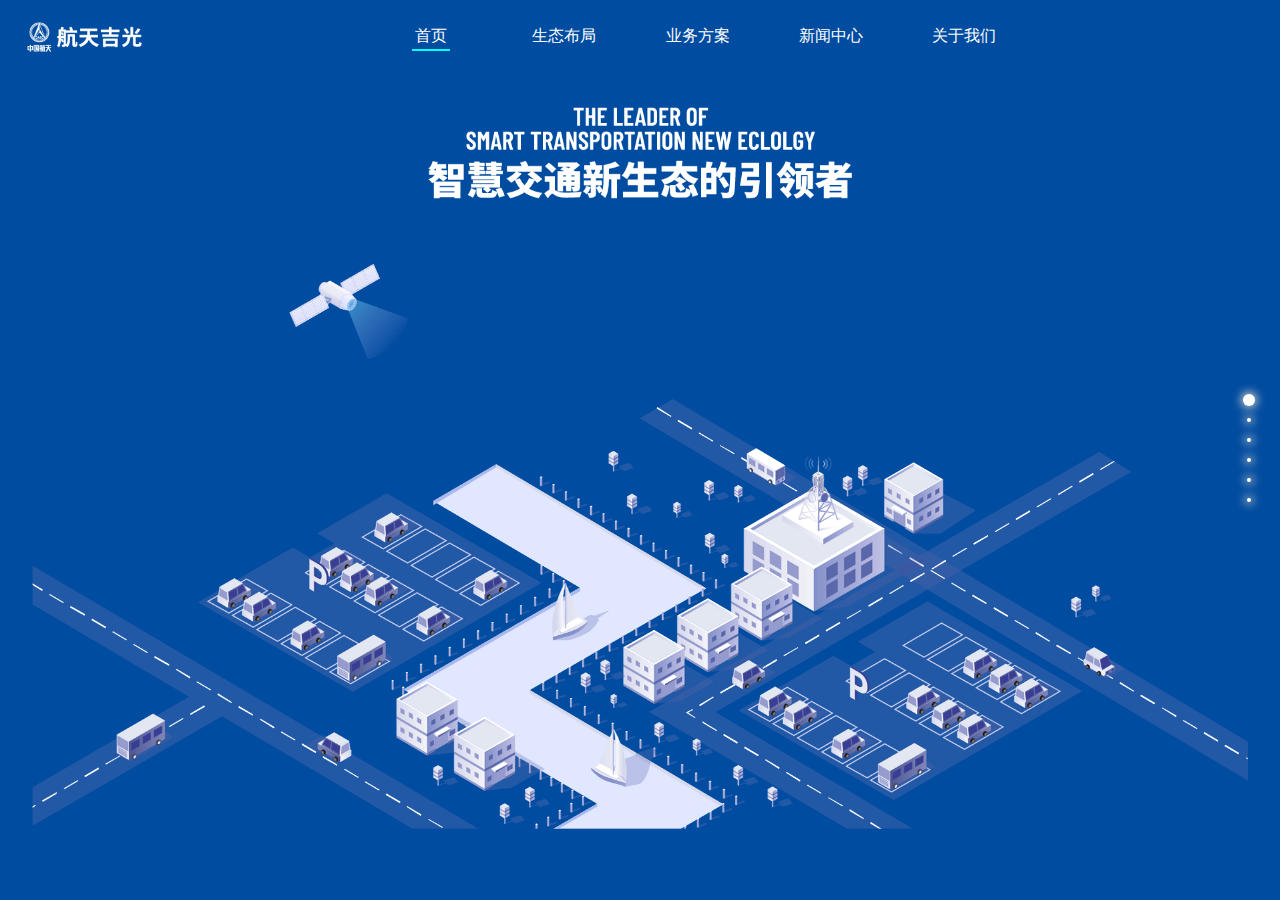
==== index.html @ 270f1cb7 "字体两端对齐" ====
<!DOCTYPE html>
<html lang="en">
<head>
  <meta charset="UTF-8">
  <meta http-equiv="X-UA-Compatible" content="IE=edge">
  <meta name="viewport" content="width=device-width, initial-scale=1.0">
  <title>航天吉光官网</title>
  <link rel="stylesheet" href="./lib/jquery/jquery.fullPage.css">
  <link rel="stylesheet" href="./lib/swiper/swiper-bundle.min.css">
  <!-- 使用方法 animate__animated animate__fadeInUp-->
  <link rel="stylesheet" href="./css/animate.min.css">
  <link rel="stylesheet" href="./css/adapter.css">
  <link rel="stylesheet" href="./css/common.css">
  <link rel="stylesheet" href="./css/index.css">
</head>
<body>
  <div class="outer flex-column">
    <div class="navigator">
      <div class="header-box">
        <div class="left f30">
          <img src="./images/logo.png" alt="">
        </div>
        <div class="center">
          <div class="route-list f24">
            <ul>
              <li class="link active"><a href="./index.html"><span>首页</span></a></li>
              <li class="link">
                <a href="./layout.html" data-nav="layout">
                  <span>生态布局</span>
                </a>
              </li>
              <li class="link">
                <a href="./business.html">
                  <span>业务方案</span>
                </a>
              </li>
              <li class="link"><a href="./news.html"><span>新闻中心</span></a></li>
              <li class="link"><a href="./aboutUs.html"><span>关于我们</span></a></li>
            </ul>
          </div>
        </div>
        <div class="right"></div>
      </div>
    </div>
    <div class="full-page-container">
      <div class="box">
        <div class="section one">
          <div class="title f30"></div>
          <div class="bg"></div>
        </div>
        <div class="section two">
          <div class="title"><img src="./images/second_sreen/title.png" alt=""></div>
          <div class="content banxin">
            <div class="left-text">
              <div class="main-title f26">
                <div class="main-title-1">航天科技集团军民融合战略</div>
                <div class="main-title-2">在智慧交通领域的示范性落地与标杆性探索</div>
              </div>
              <div class="sub-title f20 text-justify">航天吉光科技有限公司隶属于中国航天科技集团, 由深圳航天科技创新研究院控股成立, 是践行国家央地合作、军民融合战略的典范企业。航天吉光科技聚焦智慧交通领域, 充分发挥集团优势、资本优势、创新优势、数据优势, 依靠自身大数据、人工智能、云边融合等硬实力, 为客户提供"科技+产业+生态"的全方位智慧交通服务。航天吉光致力于成为智慧交通新生态的引领者,打造具备"亿车互联"数据集成、分析与应用能力的独角兽平台, 开拓出行新未来。</div>
              <div class="know-more-btn">
                <a href="./aboutUs.html#top">了解更多</a>
              </div>
            </div>
            <div class="map-img"></div>
          </div>
        </div>
        <div class="section three">
          <div class="bg">
            <div class="title f30"><img src="./images/third_screen/title.png" alt=""></div>
          </div>
          <div class="foot banxin">
            <div class="item">
              <div class="icon"><img src="./images/third_screen/icon1.png" alt=""></div>
              <span class="item-text f18">
                城市级交通管理平台
              </span>
              <span class="item-btn">
                <a class="a-label" href="./layout.html#manage">了解更多</a>
              </span>
            </div>
            <div class="item">
              <div class="icon"><img src="./images/third_screen/icon2.png" alt=""></div>
              <span class="item-text f18">
                人车生活开放服务平台
              </span>
              <span class="item-btn">
                <a href="./layout.html#server">了解更多</a>
              </span>
            </div>
            <div class="item">
              <div class="icon"><img src="./images/third_screen/icon3.png" alt=""></div>
              <span class="item-text f18">
                北斗卫星物联网应用平台
              </span>
              <span class="item-btn">
                <a href="./layout.html#application">了解更多</a>
              </span>
            </div>
    
          </div>
        </div>
        <div class="section four four-five jc-center">
          <div class="title f30"><img src="./images/four_sreen/title.png" alt=""></div>
          <div class="content banxin flex-row jc-between align-center">
            <div class="content-text">
              <div class="content-text-top text-justify">
                依托无线通信网络、物联网、云计算等现代信息技术，将综合诱导服务系统、停车收费管理系统、数据分析决策系统及服务结合在一起，建立统一管理平台。 纳管城市辖区内的各个停车管理应用平台，实现城市级停车资源全面实时管控，形成数据化、智慧化、统一化的城市停车数字生态。
              </div>
              <div class="content-text-img">
                <img src="./images/four_sreen/icons.png" alt="">
              </div>
              <div class="content-text-bottom flex-row jc-between">
                <div class="content-text-bottom-item text-justify">
                  提供一体化的、多硬件集合的、支持多种收费模式的路侧停车解决方案;
                </div>
                <div class="content-text-bottom-item text-justify">
                  提供去岗亭化、可车位导航、可反向寻车的路外无人或少人的停车库（场）解决方案;
                </div>
                <div class="content-text-bottom-item text-justify">
                  结合综合诱导服务系统、停车收费管理系统、数据分析决策系统的城市级交通管理平台;
                </div>
              </div>
            </div>
            <div class="content-img">
              <img src="./images/four_sreen/eg.png" alt="">
            </div>
          </div>
          <div class="bottom">
            <div class="know-more-btn">
              <a href="./business.html#ways_stop">了解更多</a>
            </div>
          </div>
        </div>
        <div class="section five four-five jc-center">
          <div class="title f30"><img src="./images/five_screen/title.png" alt=""></div>
          <div class="content banxin flex-row jc-between align-center">
            <div class="content-text">
              <div class="content-text-top text-justify">
                航天吉光通过构建车辆登记备案系统和非机动车交通管控系统实现“备案信息化、牌证数字化、执法智能化、管理重点化、教育常态化、治理体系化”六大非机动车治理新模式，完美攻克非机动车号牌管理、车辆事故身份认定、违法行为精准识别、停放管控及治安刑事案件的溯源查找等非机动车管控难题。
              </div>
              <div class="content-text-img">
                <img src="./images/five_screen/icons.png" alt="">
              </div>
              <div class="content-text-bottom flex-row">
                <div class="content-text-bottom-item text-justify">
                  车辆登记备案系统：针对个人、民生行业及企事业单位提供数字化、信息化、智能化的信息备案服务;
                </div>
                <div class="content-text-bottom-item text-justify">
                  电动自行车管控系统：通过RFID人车关联以及人脸识别技术，利用视频、电警等执法设备对电动自行车交通违法行为进行有效执法和非现场执法;
                </div>
              </div>
            </div>
            <div class="content-img">
              <img src="./images/five_screen/eg.png" alt="">
            </div>
          </div>
          <div class="bottom">
            <div class="know-more-btn">
              <a href="./bus_vehicel.html#top">了解更多</a>
            </div>
          </div>
        </div>
        <div class="section six flex-column align-center jc-center">
          <div class="title f30"><img src="./images/six_screen/title.png" alt=""></div>
          <div class="news-banner banxin">
            <!-- <div class="slide">
              <div class="slide-detail"></div>
            </div>
            <div class="slide">第三屏的第二屏</div>
            <div class="slide">第三屏的第三屏</div>
            <div class="slide">第三屏的第四屏</div> -->
            <div class="swiper-container">
              <div class="swiper-wrapper">
                <div class="swiper-slide">
                  <div class="swiper-slide-item">
                    <div class="swiper-slide-item-img">
                      <img src="./images/news/news01.png" alt="">
                    </div>
                    <div class="swiper-slide-item-content text-cut">
                      3月24日，公安部官网发布了《道路交通安全法（修订建议稿）》（以下简称修订稿）公开征求意见的公告，本次修订稿针对电子标识领域新增多条法律规定，并提到登记的机动车应当安装规定的电子标识。
                    </div>
                    <div class="swiper-slide-item-btn">
                      <div class="know-more-btn fr">
                        <a href="./news.html#news01">了解更多</a>
                      </div>
                    </div>
                  </div>
                </div>
                <div class="swiper-slide">
                  <div class="swiper-slide-item">
                    <div class="swiper-slide-item-img">
                      <img src="./images/news/news02.png" alt="">
                    </div>
                    <div class="swiper-slide-item-content text-cut">
                      以打造惠山最美门户为出发点，航天吉光与堰桥街道携手共进，高定位、严标准、强智能，共同建设“无人收费、智能管理”的5G物联网停车标杆示范项目，大力推进城市治理精细化、提升市民停车体验、促进乡村振兴和城乡现代化融合建设，打造惠山发展的堰桥样板。
                    </div>
                    <div class="swiper-slide-item-btn">
                      <div class="know-more-btn fr">
                        <a href="./news.html#news02">了解更多</a>
                      </div>
                    </div>
                  </div>
                </div>
                <div class="swiper-slide">
                  <div class="swiper-slide-item">
                    <div class="swiper-slide-item-img">
                      <img src="./images/news/news03.png" alt="">
                    </div>
                    <div class="swiper-slide-item-content text-cut">
                      3月18日，航天吉光携手江阴市交警大队在江阴市科技大道与宏通路交汇十字路口开展非机动车管理项目测试。多位电动自行车安全员在交警大队领导和技术团队的指挥下进行多项违规行驶，为航天吉光技术团队提供数据样本，完成相应测试项目。
                    </div>
                    <div class="swiper-slide-item-btn">
                      <div class="know-more-btn fr">
                        <a href="./news.html#news03">了解更多</a>
                      </div>
                    </div>
                  </div>
                </div>
                <div class="swiper-slide">
                  <div class="swiper-slide-item">
                    <div class="swiper-slide-item-img">
                      <img src="./images/news/news04.png" alt="">
                    </div>
                    <div class="swiper-slide-item-content text-cut">
                      知己知彼，纵观华夏。本期重点关注2021年1-2月智慧停车领域、城市交通治理领域以及北斗物联网应用领域的一批重点政策及行业动态。
                    </div>
                    <div class="swiper-slide-item-btn">
                      <div class="know-more-btn fr">
                        <a href="./news.html#news04">了解更多</a>
                      </div>
                    </div>
                  </div>
                </div>
                <div class="swiper-slide">
                  <div class="swiper-slide-item">
                    <div class="swiper-slide-item-img">
                      <img src="./images/news/news05.png" alt="">
                    </div>
                    <div class="swiper-slide-item-content text-cut">
                      转眼之间，又启新岁。此时此刻的2021年，航天人即将迎来全新挑战，带来崭新突破。不仅要加速航天强国建设，也要在军民融合领域实现交通强国的新跨越，推动交通发展向更加注重质量效益方向转变，建设中国交通新生态，助力中国交通数字化、智能化、信息化发展。 航天吉光，作为中国航天科技集团军民融合战略在智慧交通领域的示范性落地与标杆性探索，顺势而生。
                    </div>
                    <div class="swiper-slide-item-btn">
                      <div class="know-more-btn fr">
                        <a href="./news.html#news05">了解更多</a>
                      </div>
                    </div>
                  </div>
                </div>
              </div>
            </div>
            <!-- 箭头。如果放置在swiper-container外面，需要自定义样式。 -->
            <div class="swiper-button-prev"></div>
            <div class="swiper-button-next"></div>
          </div>
          <div class="know-more-btn btn">
            <a href="./news.html">了解更多</a>
          </div>
        </div>
      </div>
    </div>
  </div>
  
  <script src="./lib/jquery/jquery.min.js"></script>
  <script src="./lib/swiper/swiper-bundle.min.js"></script>
  <script src="./lib/jquery/jquery.fullPage.min.js"></script>
  <!-- <script src="./js/common.js"></script> -->
  <script src="./js/index.js"></script>
</body>
</html>
---- css/adapter.css ----
/* 按照设计图 1920 基准值100换算 */
@media (min-width: 800px) {
  html {
    font-size: 41.66666px;
  }
}
@media (min-width: 1024px) {
  html {
    font-size: 53.33333px;
  }
}
@media (min-width: 1280px) {
  html {
    font-size: 66.66666px;
  }
}
@media (min-width: 1366px) {
  html {
    font-size: 71.14583px;
  }
}
@media (min-width: 1920px) {
  html {
    font-size: 100px;
  }
}
/* @media (min-width: 2048px) {
  html {
    font-size: 106.6666px;
  }
}
@media (min-width: 2560px) {
  html {
    font-size: 133.3333px;
  }
} */
---- css/common.css ----
@charset "UTF-8";
/*! normalize.css v3.0.3 | MIT License | github.com/necolas/normalize.css */
html {
  font-family: sans-serif;
  -ms-text-size-adjust: 100%;
  -webkit-text-size-adjust: 100%;
}
body {
  margin: 0;
}
article,
aside,
details,
figcaption,
figure,
footer,
header,
hgroup,
main,
menu,
nav,
section,
summary {
  display: block;
}
audio,
canvas,
progress,
video {
  display: inline-block;
  vertical-align: baseline;
}
audio:not([controls]) {
  display: none;
  height: 0;
}
[hidden],
template {
  display: none;
}
a {
  background-color: transparent;
  color: inherit;
}
a:active,
a:hover {
  outline: 0;
}
abbr[title] {
  border-bottom: 1px dotted;
}
b,
strong {
  font-weight: bold;
}
dfn {
  font-style: italic;
}
h1 {
  font-size: 2em;
  margin: 0.67em 0;
}
mark {
  background: #ff0;
  color: #000;
}
small {
  font-size: 80%;
}
sub,
sup {
  font-size: 75%;
  line-height: 0;
  position: relative;
  vertical-align: baseline;
}
sup {
  top: -0.5em;
}
sub {
  bottom: -0.25em;
}
img {
  border: 0;
}
svg:not(:root) {
  overflow: hidden;
}
figure {
  margin: 1em 40px;
}
hr {
  box-sizing: content-box;
  height: 0;
}
pre {
  overflow: auto;
}
code,
kbd,
pre,
samp {
  font-family: monospace, monospace;
  font-size: 1em;
}
button,
input,
optgroup,
select,
textarea {
  color: inherit;
  font: inherit;
  margin: 0;
}
button {
  overflow: visible;
}
button,
select {
  text-transform: none;
}
button,
html input[type="button"],
input[type="reset"],
input[type="submit"] {
  -webkit-appearance: button;
  cursor: pointer;
}
button[disabled],
html input[disabled] {
  cursor: default;
}
button::-moz-focus-inner,
input::-moz-focus-inner {
  border: 0;
  padding: 0;
}
input {
  line-height: normal;
}
input[type="checkbox"],
input[type="radio"] {
  box-sizing: border-box;
  padding: 0;
}
input[type="number"]::-webkit-inner-spin-button,
input[type="number"]::-webkit-outer-spin-button {
  height: auto;
}
input[type="search"] {
  -webkit-appearance: textfield;
  box-sizing: content-box;
}
input[type="search"]::-webkit-search-cancel-button,
input[type="search"]::-webkit-search-decoration {
  -webkit-appearance: none;
}
fieldset {
  border: 1px solid #c0c0c0;
  margin: 0 2px;
  padding: 0.35em 0.625em 0.75em;
}
legend {
  border: 0;
  padding: 0;
}
textarea {
  overflow: auto;
}
optgroup {
  font-weight: bold;
}
table {
  border-collapse: collapse;
  border-spacing: 0;
}
td,
th {
  padding: 0;
}
*,
::before,
::after {
  margin: 0;
  padding: 0;
  box-sizing: border-box;
}
body {
  font-size: 14px;
  font-family: 'Microsoft YaHei', sans-serif;
  background-color: #f5f5f5;
}
a {
  /* color: #333; */
  text-decoration: none;
}
ul,
ol {
  list-style: none;
}
input[type="text"],
input[type="search"],
textarea {
  border: none;
  outline: none;
  resize: none;
  -webkit-appearance: none;
}
.text-justify {
  text-align: justify;
}
.text-cut {
  text-overflow: -o-ellipsis-lastline;
  overflow: hidden;
  text-overflow: ellipsis;
  display: -webkit-box;
  -webkit-line-clamp: 3;
  -webkit-box-orient: vertical;
}
.fl {
  float: left;
}
.fr {
  float: right;
}
.clearfix::after {
  content: "";
  display: block;
  visibility: hidden;
  height: 0;
  line-height: 0;
  clear: both;
}
img {
  display: block;
  width: 100%;
}
.p10 {
  padding: .1rem 0;
}
.p20 {
  padding: .2rem 0;
}
.p30 {
  padding: .3rem 0;
}
.f16 {
  font-size: .16rem;
}
.f18 {
  font-size: .18rem;
}
.f20 {
  font-size: .2rem;
}
.f22 {
  font-size: .22rem;
}
.f24 {
  font-size: .24rem;
}
.f26 {
  font-size: .26rem;
}
.f28 {
  font-size: .28rem;
}
.f30 {
  font-size: .3rem;
}
.flex-column {
  display: flex;
  flex-direction: column;
}
.flex-row {
  display: flex;
}
.jc-around {
  justify-content: space-around;
}
.jc-between {
  justify-content: space-between;
}
.jc-center {
  justify-content: center;
}
.align-center {
  align-items: center;
}

/* 导航栏样式 */
.fix-header-box .header-box{
  box-sizing: border-box;
  width: 100%;
  position: fixed;
  left: 0;
  top: 0;
  background-color: transparent;
}
.header-box {
  position: relative;
  box-sizing: border-box;
  color: #fff;
  background-color: #004CA0;
  display: flex;
  align-items: center;
  z-index: 12;
  padding: 0 .4rem;
}
.header-box .select-down {
  position: absolute;
  left: 0;
  top: 1.1rem;
  width: 100%;
  z-index: 11;
  height: 0;
  color: #ccc;
  overflow: hidden;
}
.header-box .select-items:hover .select-down{
  height: 1rem;
  transition: all .5s;
}
.header-box .select-down ul {
  display: flex;
  justify-content: center;
  font-size: .16rem;
  height: 1rem;
  background-color: #103674;
}
.header-box .select-down ul li {
  padding: 0 .2rem;
}
.header-box .select-down ul li a {
  color: #666;
}
.header-box .select-down ul li.active a {
  color: #fff;
}
.header-box .select-down ul li:hover a {
  color: #fff;
}
/* .header-box .link:hover span {
  border-bottom: 2px solid #00FFFF;
} */
.header-box .left {
  width: 1.73rem;
}
.header-box .left img {
  width: 100%;
}
.header-box .center {
  flex: 1;
}
.header-box .route-list {
  width: 60%;
  margin: 0 auto;
}
.header-box .route-list ul {
  width: 100%;
  display: flex;
  align-items: center;
}
.header-box .link a span {
  padding: .08rem .05rem;
  border-bottom: 2px solid transparent;
  transition: all .5s;
}
.header-box .link a {
  color: #fff;
  width: 100%;
  text-align: center;
}
.header-box .link {
  width: 20%;
  height: 1.1rem;
  display: flex;
  align-items: center;
  justify-content: center;
  text-decoration:none;
}
.header-box .active a span{
  border-bottom: 2px solid #00FFFF;
}

/* 导航栏样式结束 */

/* 类似百叶窗样式 layout aboautUs页面用品那个 */
.pro-item {
  overflow: hidden;
  width: 25%;
  padding: 0 .1rem;
  box-sizing: border-box;
  height: 6rem;
  color: #fff;
  transition: all 1s;
}
.pro-item .icon {
  width: .81rem;
  margin: .2rem 0;
}
.pro-item:hover {
  transform: translateY(-0.3rem);
}
.pro-item:nth-child(2n + 1) {
  background-color: #004CA0;
}

/* 公用结束 */
/* 底部footer区域 */
/* 底部区域 */
.footer {
  color: #fff;
  height: 6rem;
  margin-top: 2rem;
  background: url('../images/footer_bg.jpg') center no-repeat;
  background-size: cover;
}
.footer .content {
  width: 70%;
  margin: 0 auto;
}
.footer .qrcode {
  width: 2rem;
  height: 2rem;
  background-color: #f5f5f5;
}
.footer li {
  padding: .1rem 0;
}
.footer .bottom {
  padding-top: .2rem;
}
/* 底部footer结束 */

/* 返回顶部按钮样式 */
.back-top {
  box-shadow: 0px 0px 16px 1px #004CA0;
  /* background-color: #004CA0; */
  position: fixed;
  right: .6rem;
  bottom: 2rem;
  width: .64rem;
  height: .64rem;
  border-radius: 50%;
  cursor: pointer;
  display: none;
}
.banxin {
  width: 14.4rem;
  margin: 0 auto;
}

/* 图片文字左右公共样式 */
.text-img-box {
  padding: 0 .3rem;
}
.pos-img {
  width: 7.14rem;
  height: 6.41rem;
  overflow: hidden;
}
.pos-img img {
  transition: all 1s;
}
/* .pos-img:hover img{
  transform: scale(1.2);
} */
.pos-text {
  /* width: 7rem; */
  flex: 1;
  font-size: .16rem;
  line-height: .3rem;
  display: flex;
  flex-direction: column;
  justify-content: center;
  padding: .3rem .4rem;
  background-color: #004CA0;
}
.pos-text-main {
  margin: 0 0 .3rem;
}
.pos-text-sub {
  margin-bottom: .2rem;
  text-align: justify;
}
---- css/index.css ----
.outer {
  height: 100vh;
}
.full-page-container {
  flex: 1;
  overflow: hidden;
}
.box {
  color: #fff;
}
.section {
  height: 100%!important;
  overflow: hidden;
}
/* 右侧导航 */
/* #fp-nav ul li {
  width: .14rem;
  height: .13rem;
  margin: .07rem;
}
#fp-nav.right {
  right: .17rem;
} */
#fp-nav ul li a span,
.fp-slidesNav ul li a span {
  background: #fff;
  box-shadow: 0 0 10px 2px #ccc;
}
.know-more-btn {
  height: .4rem;
  box-sizing: border-box;
  padding: 0 .2rem;
  line-height: .4rem;
  display: inline-block;
  color: #103674;
  background-color: #fff;
  border-radius: .25rem;
  border: 1px solid #fff;
  cursor: pointer;
  margin-top: .5rem;
}
.know-more-btn a {
  color: #103674;
}
.one .title,
.two .title,
.four .title,
.five .title,
.six .title,
.seven .title {
  position: absolute;
  opacity: 0.2;
  transform: scale(.2);
  top: -1rem;
}
.one.active .title,
.two.active .title,
.four.active .title,
.five.active .title,
.six.active .title {
  top: .5rem;
  opacity: 1;
  transition: all 1.5s;
  transform: none;
}
.one,
.two,
.three,
.four,
.five {
  color: #fff;
  display: flex;
  flex-direction: column;
  align-items: center;
  /* background:url('../images/first_screen/bg1.jpg') center no-repeat; */
  /* background-size: contain; */
}

/* 第一屏样式开始 */
.one .title {
  width: 6.35rem;
  height: 1.38rem;
  background:url("../images/first_screen/title.png") center no-repeat;
  background-size: 6.35rem 1.38rem;
}
.one .bg {  
  width: 60%;
  /* height: 400px; */
  flex: 1;
  margin: 0 auto;
  background:url('../images/first_screen/bg1.png') center no-repeat;
  background-size: contain;
}
/* 第一屏动效 */
/* 第1个状态, 散开的状态 */
/* 第2个状态, 合并的状态*/

.one.active .bg {
  width: 95%;
  transition: all 1.5s;
}
/* 第一屏结束 */
/* 第二屏开始 */
.two {
  justify-content: center;
}
.two .title {
  width: 2.28rem;
}
.two .content {
  display: flex;
  align-items: flex-start;
  justify-content: center;
}
.two .content .left-text {
  flex: 1;
  margin-right: .2rem;
  max-width: 5rem;
  overflow: hidden;
  transform: translateX(1rem);
  transition: all 1.5s;
}
.two .content .left-text .main-title {
  margin-bottom: 20px;
  transform: translateY(-3rem);
  opacity: .2;
  transition: all 1.5s;
}
.two .content .left-text .sub-title {
  max-width: 3.5rem;
  line-height: .3rem;
  transform: translateY(3rem);
  opacity: 0;
}
.two.active .content .left-text .main-title {
  transform: none;
  opacity: 1;
}
.two.active .content .left-text .sub-title {
  transform: none;
  opacity: 1;
  transition: all 1.5s;
}
.two .content .map-img {
  width: 0rem;
  height: 6.01rem;
  /* flex: 1; */
  background: url('../images/second_sreen/map.png') center no-repeat;
  background-size: contain;
}
.two.active .content .map-img {
  width: 8.95rem;
  transition: all 1.5s;
}

/* 第二屏结束 */
/* 第三屏开始 */
.three {
  align-items: flex-start;
}
.three .title {
  width: 5.22rem;
}
.three .bg {
  flex: 5;
  background:url("../images/third_screen/tral.jpg") center no-repeat;
  background-size: cover;
  width: 100%;
  display: flex;
  align-items: center;
  justify-content: center;
}
.three .bg .title {
  opacity: 0.2;
  transform: translateY(-2rem) scale(.2);
}
.three .foot {
  flex: 3;
  display: flex;
}
.three .foot .item {
  display: flex;
  flex-direction: column;
  justify-content: space-around;
  align-items: center;
  width: 33.3%;
  height: 55%;
  background-color: red;
}
.three .foot .item .icon {
  width: .72rem;
}
.three .foot .item-btn {
  height: .4rem;
  text-align: center;
  box-sizing: border-box;
  padding: .0rem .2rem;
  line-height: .4rem;
  border-radius: .25rem;
  border: 1px solid #fff;
  cursor: pointer;
}
.three .foot .item-btn:hover {
  background-color: #fff;
  color: #103674;
}
.three .foot .item:nth-child(1) {
  background-color: #2EA5DF;
  transform: translateX(-4rem);
  opacity: .2;
}
.three .foot .item:nth-child(2) {
  background-color: #005BAC;
  transform: translateY(4rem);
  opacity: .2;
}
.three .foot .item:nth-child(3) {
  background-color: #036EB6;
  transform: translateX(4rem);
  opacity: .2;
}
/* 添加动画效果 */
.three.active .bg .title,
.three.active .foot .item:nth-child(1),
.three.active .foot .item:nth-child(2),
.three.active .foot .item:nth-child(3) {
  opacity: 1;
  transition: all 1.5s;
  transform: none;
}
/* 第三屏结束 */
/* 第四屏开始 */
.four-five .title{
  margin-top: .5rem;
  transform: translateY(-1rem) scale(.2);
}
.four-five.active .title {
  transform: none;
}
.four-five .title {
  width: 6.37rem;
  position: static;
}
.four-five .content {
  flex: 1;
}
.four-five .content-text {
  width: 48%;
  font-size: .16rem;
  line-height: .3rem;
}
.four-five .content-img {
  width: 48%;
}
.four-five .content-text-img {
  /* width: 4.71rem; */
  margin: .5rem 0;
}
.four-five .content-text-bottom-item {
  width: 30%;
  padding-right: .1rem;
  border-right: 1px dotted #01FFFF;
}
.four-five .content-text-bottom-item:last-child {
  border: none;
}
.four-five .bottom {
  padding: .4rem 0;
}
.four-five .bottom .know-more-btn {
  margin: 0;
}
/* 第四屏结束 */
/* 第五屏开始 */
.five .title {
  width: 8.11rem;
}
/* .five .content-img {
  width: 6.17rem;
  margin-left: .2rem;
} */
.five .bottom {
  padding: .2rem 0;
}
.four-five .content-text-img {
  width: 70%;
}
.five .content-text-bottom-item {
  width: 40%;
  padding: 0 .2rem;
}
.five .content-text-bottom-item:nth-child(1) {
  width: 30%;
}
.five .content-text-bottom-item:first-child{
  padding-left: 0;
}
/* 动画 */
.four-five .content-text {
  opacity: .2;
  transform: translateX(-3rem) scale(.2);
}
.four-five .content-img {
  opacity: .2;
  transform: translateX(3rem) scale(.2);
}
.four-five .bottom {
  transform: translateY(2rem);
}
.four-five.active .content-text,
.four-five.active .content-img,
.four-five.active .bottom {
  transform: none;
  opacity: 1;
  transition: all 1.5s;
}
/* 第四屏第五屏动画结束 */
/* 第六屏开始 */
.six .title {
  width: 3.21rem;
}
.news-banner {
  margin: .5rem 0;
  /* height: 5rem; */
  /* width: 75%; */
  padding: 0 80px;
  position: relative;
}
.news-banner .slide {
  border: 1px solid red;
}
.swiper-slide {
  color: black;
  /* height: 200px; */
  background-color: #fff;
}
.swiper-slide-item {
  /* width: 7rem; */
  /* padding: .1rem; */
  box-sizing: border-box;
}
.swiper-slide-item-img {
  height: 2rem;
  overflow: hidden;
}
.swiper-slide-item-content {
  padding: 0 .1rem;
  margin: .1rem 0;
  /* height: 1rem; */
}
.swiper-slide-item img {
  width: 100%;
}
.swiper-button-prev,
.swiper-button-next {
  position: absolute;
  color: #fff;
}
.swiper-button-next {
  right: 0;
}
.swiper-button-prev {
  left: 0;
}
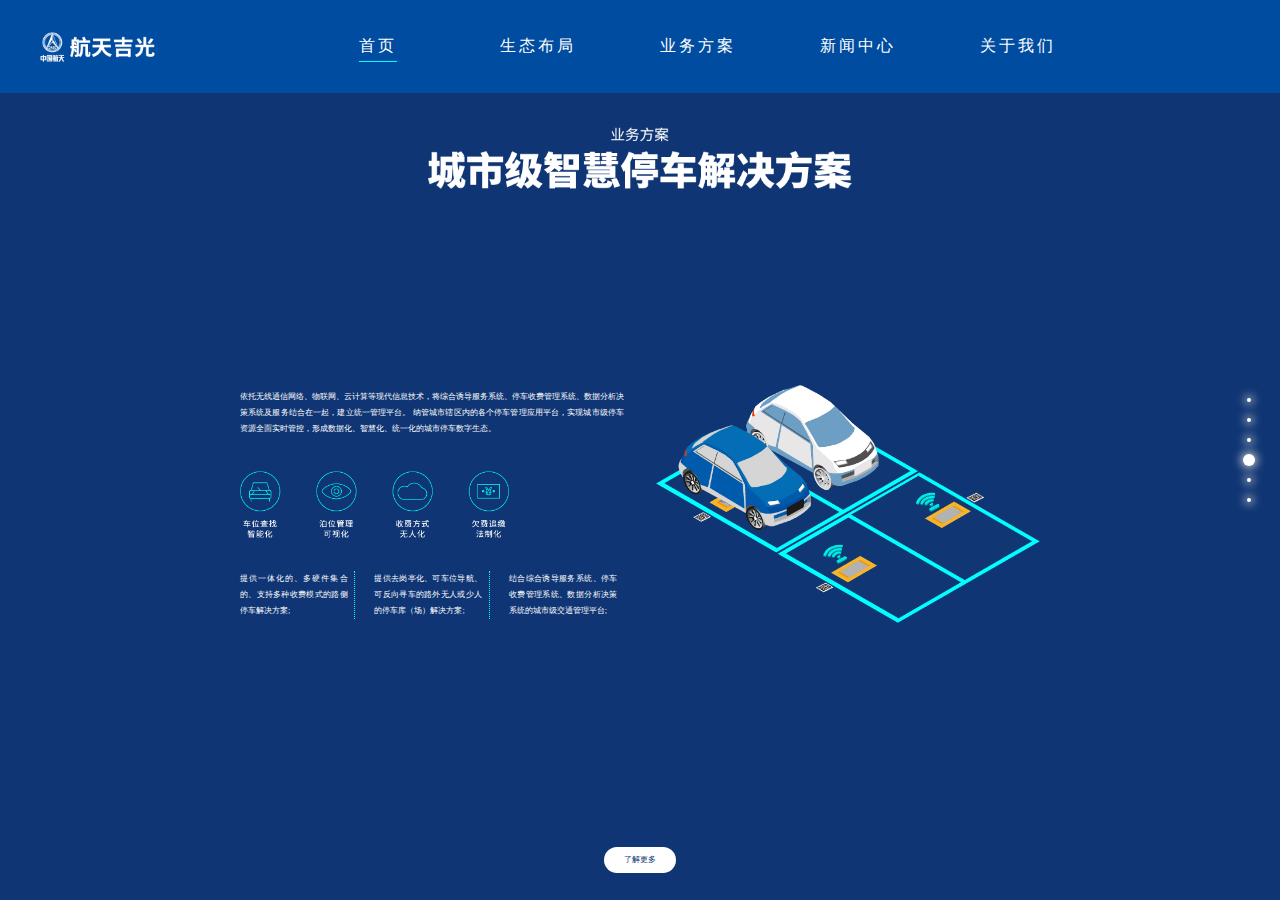
==== commit b3768020: "官网首页更改" ====
--- a/index.html
+++ b/index.html
@@ -52,11 +52,11 @@
           <div class="title"><img src="./images/second_sreen/title.png" alt=""></div>
           <div class="content banxin">
             <div class="left-text">
-              <div class="main-title f26">
+              <div class="main-title f20 fw">
                 <div class="main-title-1">航天科技集团军民融合战略</div>
                 <div class="main-title-2">在智慧交通领域的示范性落地与标杆性探索</div>
               </div>
-              <div class="sub-title f20 text-justify">航天吉光科技有限公司隶属于中国航天科技集团, 由深圳航天科技创新研究院控股成立, 是践行国家央地合作、军民融合战略的典范企业。航天吉光科技聚焦智慧交通领域, 充分发挥集团优势、资本优势、创新优势、数据优势, 依靠自身大数据、人工智能、云边融合等硬实力, 为客户提供"科技+产业+生态"的全方位智慧交通服务。航天吉光致力于成为智慧交通新生态的引领者,打造具备"亿车互联"数据集成、分析与应用能力的独角兽平台, 开拓出行新未来。</div>
+              <div class="sub-title f12 text-justify">航天吉光科技有限公司隶属于中国航天科技集团, 由深圳航天科技创新研究院控股成立, 是践行国家央地合作、军民融合战略的典范企业。航天吉光科技聚焦智慧交通领域, 充分发挥集团优势、资本优势、创新优势、数据优势, 依靠自身大数据、人工智能、云边融合等硬实力, 为客户提供"科技+产业+生态"的全方位智慧交通服务。航天吉光致力于成为智慧交通新生态的引领者,打造具备"亿车互联"数据集成、分析与应用能力的独角兽平台, 开拓出行新未来。</div>
               <div class="know-more-btn">
                 <a href="./aboutUs.html#top">了解更多</a>
               </div>
@@ -71,35 +71,25 @@
           <div class="foot banxin">
             <div class="item">
               <div class="icon"><img src="./images/third_screen/icon1.png" alt=""></div>
-              <span class="item-text f18">
+              <span class="item-text f20 fw">
                 城市级交通管理平台
               </span>
-              <span class="item-btn">
+              <span class="know-more-btn">
                 <a class="a-label" href="./layout.html#manage">了解更多</a>
               </span>
             </div>
             <div class="item">
               <div class="icon"><img src="./images/third_screen/icon2.png" alt=""></div>
-              <span class="item-text f18">
+              <span class="item-text f20 fw">
                 人车生活开放服务平台
               </span>
-              <span class="item-btn">
+              <span class="know-more-btn">
                 <a href="./layout.html#server">了解更多</a>
               </span>
-            </div>
-            <div class="item">
-              <div class="icon"><img src="./images/third_screen/icon3.png" alt=""></div>
-              <span class="item-text f18">
-                北斗卫星物联网应用平台
-              </span>
-              <span class="item-btn">
-                <a href="./layout.html#application">了解更多</a>
-              </span>
-            </div>
-    
-          </div>
-        </div>
-        <div class="section four four-five jc-center">
+            </div> 
+          </div>
+        </div>
+        <div class="section four active four-five jc-center">
           <div class="title f30"><img src="./images/four_sreen/title.png" alt=""></div>
           <div class="content banxin flex-row jc-between align-center">
             <div class="content-text">
--- a/css/common.css
+++ b/css/common.css
@@ -244,6 +244,15 @@
 .p30 {
   padding: .3rem 0;
 }
+.fw {
+  font-weight: bold;
+}
+.f12 {
+  font-size: .12rem;
+}
+.f14 {
+  font-size: .14rem;
+}
 .f16 {
   font-size: .16rem;
 }
@@ -305,7 +314,7 @@
   display: flex;
   align-items: center;
   z-index: 12;
-  padding: 0 .4rem;
+  padding: 0 .6rem;
 }
 .header-box .select-down {
   position: absolute;
@@ -340,9 +349,9 @@
 .header-box .select-down ul li:hover a {
   color: #fff;
 }
-/* .header-box .link:hover span {
-  border-bottom: 2px solid #00FFFF;
-} */
+.header-box .link:hover span {
+  border-bottom: 1px solid #00FFFF;
+}
 .header-box .left {
   width: 1.73rem;
 }
@@ -353,8 +362,9 @@
   flex: 1;
 }
 .header-box .route-list {
-  width: 60%;
+  width: 12rem;
   margin: 0 auto;
+  letter-spacing: 3px;
 }
 .header-box .route-list ul {
   width: 100%;
@@ -362,8 +372,8 @@
   align-items: center;
 }
 .header-box .link a span {
-  padding: .08rem .05rem;
-  border-bottom: 2px solid transparent;
+  padding: .11rem 0;
+  border-bottom: 1px solid transparent;
   transition: all .5s;
 }
 .header-box .link a {
@@ -373,14 +383,14 @@
 }
 .header-box .link {
   width: 20%;
-  height: 1.1rem;
+  height: 1.4rem;
   display: flex;
   align-items: center;
   justify-content: center;
   text-decoration:none;
 }
 .header-box .active a span{
-  border-bottom: 2px solid #00FFFF;
+  border-bottom: 1px solid #00FFFF;
 }
 
 /* 导航栏样式结束 */
--- a/css/index.css
+++ b/css/index.css
@@ -11,6 +11,9 @@
 .section {
   height: 100%!important;
   overflow: hidden;
+}
+.banxin {
+  width: 12rem;
 }
 /* 右侧导航 */
 /* #fp-nav ul li {
@@ -29,18 +32,21 @@
 .know-more-btn {
   height: .4rem;
   box-sizing: border-box;
-  padding: 0 .2rem;
+  padding: 0 .3rem;
   line-height: .4rem;
   display: inline-block;
   color: #103674;
   background-color: #fff;
   border-radius: .25rem;
-  border: 1px solid #fff;
+  /* border: 1px solid #fff; */
   cursor: pointer;
-  margin-top: .5rem;
+  font-size: .12rem;
 }
 .know-more-btn a {
   color: #103674;
+}
+.know-more-btn:hover {
+  background-color: #01FFFF;
 }
 .one .title,
 .two .title,
@@ -110,27 +116,28 @@
 .two .content {
   display: flex;
   align-items: flex-start;
-  justify-content: center;
+  justify-content: space-between;
 }
 .two .content .left-text {
   flex: 1;
   margin-right: .2rem;
-  max-width: 5rem;
+  /* transform: translateX(1rem); */
+  transition: all 1.5s;
+}
+.two .content .left-text .main-title {
+  margin-bottom: .52rem;
+  transform: translateY(-3rem);
+  opacity: .2;
+  transition: all 1.5s;
+  white-space: nowrap
+}
+.two .content .left-text .sub-title {
   overflow: hidden;
-  transform: translateX(1rem);
-  transition: all 1.5s;
-}
-.two .content .left-text .main-title {
-  margin-bottom: 20px;
-  transform: translateY(-3rem);
-  opacity: .2;
-  transition: all 1.5s;
-}
-.two .content .left-text .sub-title {
-  max-width: 3.5rem;
+  max-width: 3rem;
   line-height: .3rem;
   transform: translateY(3rem);
   opacity: 0;
+  margin-bottom: 1.24rem;
 }
 .two.active .content .left-text .main-title {
   transform: none;
@@ -176,19 +183,23 @@
 }
 .three .foot {
   flex: 3;
-  display: flex;
+  /* display: flex; */
 }
 .three .foot .item {
+  float: left;
   display: flex;
   flex-direction: column;
   justify-content: space-around;
   align-items: center;
-  width: 33.3%;
-  height: 55%;
+  width: 50%;
+  padding: .4rem 0;
   background-color: red;
 }
 .three .foot .item .icon {
-  width: .72rem;
+  width: .64rem;
+}
+.three .foot .item .item-text {
+  padding: .3rem;
 }
 .three .foot .item-btn {
   height: .4rem;
@@ -210,15 +221,11 @@
   opacity: .2;
 }
 .three .foot .item:nth-child(2) {
-  background-color: #005BAC;
-  transform: translateY(4rem);
-  opacity: .2;
-}
-.three .foot .item:nth-child(3) {
   background-color: #036EB6;
   transform: translateX(4rem);
   opacity: .2;
 }
+
 /* 添加动画效果 */
 .three.active .bg .title,
 .three.active .foot .item:nth-child(1),
@@ -246,8 +253,8 @@
 }
 .four-five .content-text {
   width: 48%;
-  font-size: .16rem;
-  line-height: .3rem;
+  font-size: .12rem;
+  line-height: .24rem;
 }
 .four-five .content-img {
   width: 48%;
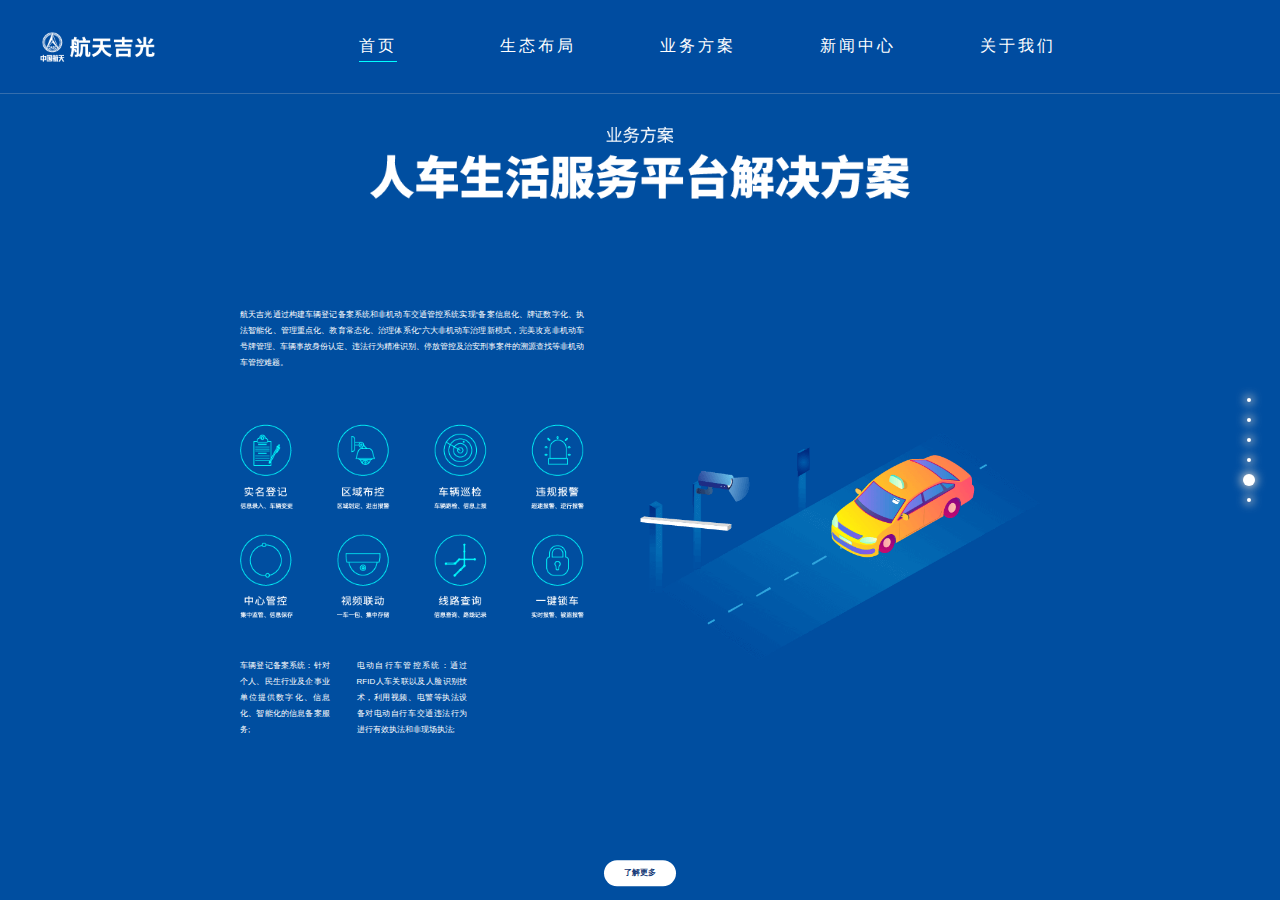
==== commit 273fbdaf: "zancun" ====
--- a/index.html
+++ b/index.html
@@ -89,23 +89,40 @@
             </div> 
           </div>
         </div>
-        <div class="section four active four-five jc-center">
+        <div class="section four four-five jc-center">
           <div class="title f30"><img src="./images/four_sreen/title.png" alt=""></div>
           <div class="content banxin flex-row jc-between align-center">
             <div class="content-text">
               <div class="content-text-top text-justify">
-                依托无线通信网络、物联网、云计算等现代信息技术，将综合诱导服务系统、停车收费管理系统、数据分析决策系统及服务结合在一起，建立统一管理平台。 纳管城市辖区内的各个停车管理应用平台，实现城市级停车资源全面实时管控，形成数据化、智慧化、统一化的城市停车数字生态。
+                依托云计算、物联网、大数据、人工智能等技术，提供智慧停车整体解决方案，具备车位实时数据采集、状态监控、车位查找、停车绑定、在线支付及执法监管等强大功能，解决城市的停车难、停车贵、停车乱等难题，大幅提高停车资源利用率。
               </div>
               <div class="content-text-img">
-                <img src="./images/four_sreen/icons.png" alt="">
+                <div class="content-text-img-item">
+                  <img src="./images/four_sreen/icon1.png" alt="">
+                  <div class="img-item-text">车位查找智能化</div>
+                </div>
+                <div class="content-text-img-item">
+                  <img src="./images/four_sreen/icon2.png" alt="">
+                  <div class="img-item-text">泊车管理可视化</div>
+                </div>
+                <div class="content-text-img-item">
+                  <img src="./images/four_sreen/icon3.png" alt="">
+                  <div class="img-item-text">收费方式无人化</div>
+                </div>
+                <div class="content-text-img-item">
+                  <img src="./images/four_sreen/icon4.png" alt="">
+                  <div class="img-item-text">欠费追缴法制化</div>
+                </div>
               </div>
               <div class="content-text-bottom flex-row jc-between">
                 <div class="content-text-bottom-item text-justify">
                   提供一体化的、多硬件集合的、支持多种收费模式的路侧停车解决方案;
                 </div>
+                <div class="shuxian"></div>
                 <div class="content-text-bottom-item text-justify">
                   提供去岗亭化、可车位导航、可反向寻车的路外无人或少人的停车库（场）解决方案;
                 </div>
+                <div class="shuxian"></div>
                 <div class="content-text-bottom-item text-justify">
                   结合综合诱导服务系统、停车收费管理系统、数据分析决策系统的城市级交通管理平台;
                 </div>
@@ -121,7 +138,7 @@
             </div>
           </div>
         </div>
-        <div class="section five four-five jc-center">
+        <div class="section five active four-five jc-center">
           <div class="title f30"><img src="./images/five_screen/title.png" alt=""></div>
           <div class="content banxin flex-row jc-between align-center">
             <div class="content-text">
--- a/css/index.css
+++ b/css/index.css
@@ -35,8 +35,9 @@
   padding: 0 .3rem;
   line-height: .4rem;
   display: inline-block;
-  color: #103674;
+  color: #163B75;
   background-color: #fff;
+  font-weight: bold;
   border-radius: .25rem;
   /* border: 1px solid #fff; */
   cursor: pointer;
@@ -252,24 +253,45 @@
   flex: 1;
 }
 .four-five .content-text {
-  width: 48%;
+  width: 43%;
   font-size: .12rem;
   line-height: .24rem;
 }
 .four-five .content-img {
-  width: 48%;
+  width: 50%;
 }
 .four-five .content-text-img {
   /* width: 4.71rem; */
-  margin: .5rem 0;
+  margin: .8rem 0rem .6rem;
+  display: flex;
+}
+.four-five .content-text-img-item {
+  width: .71rem;
+  margin-right: .64rem;
+  text-align: center;
+}
+.four-five .content-text-img-item .img-item-text {
+  margin-top: .18rem;
+}
+.four-five .content-text-img-item img {
+  margin: 0 auto;
+  width: 0.71rem;
+}
+.four-five .content-text-img-item.margin-none {
+  margin-right: 0;
+}
+.four .content-text-bottom-item {
+  overflow: hidden;
+}
+.shuxian {
+  height: .84rem;
+  margin-top: .06rem;
+  border-right: 1px dotted #01FFFF;
 }
 .four-five .content-text-bottom-item {
   width: 30%;
-  padding-right: .1rem;
-  border-right: 1px dotted #01FFFF;
-}
-.four-five .content-text-bottom-item:last-child {
-  border: none;
+  /* padding-right: .1rem; */
+  /* border-right: 1px dotted #01FFFF; */
 }
 .four-five .bottom {
   padding: .4rem 0;
@@ -289,9 +311,6 @@
 .five .bottom {
   padding: .2rem 0;
 }
-.four-five .content-text-img {
-  width: 70%;
-}
 .five .content-text-bottom-item {
   width: 40%;
   padding: 0 .2rem;
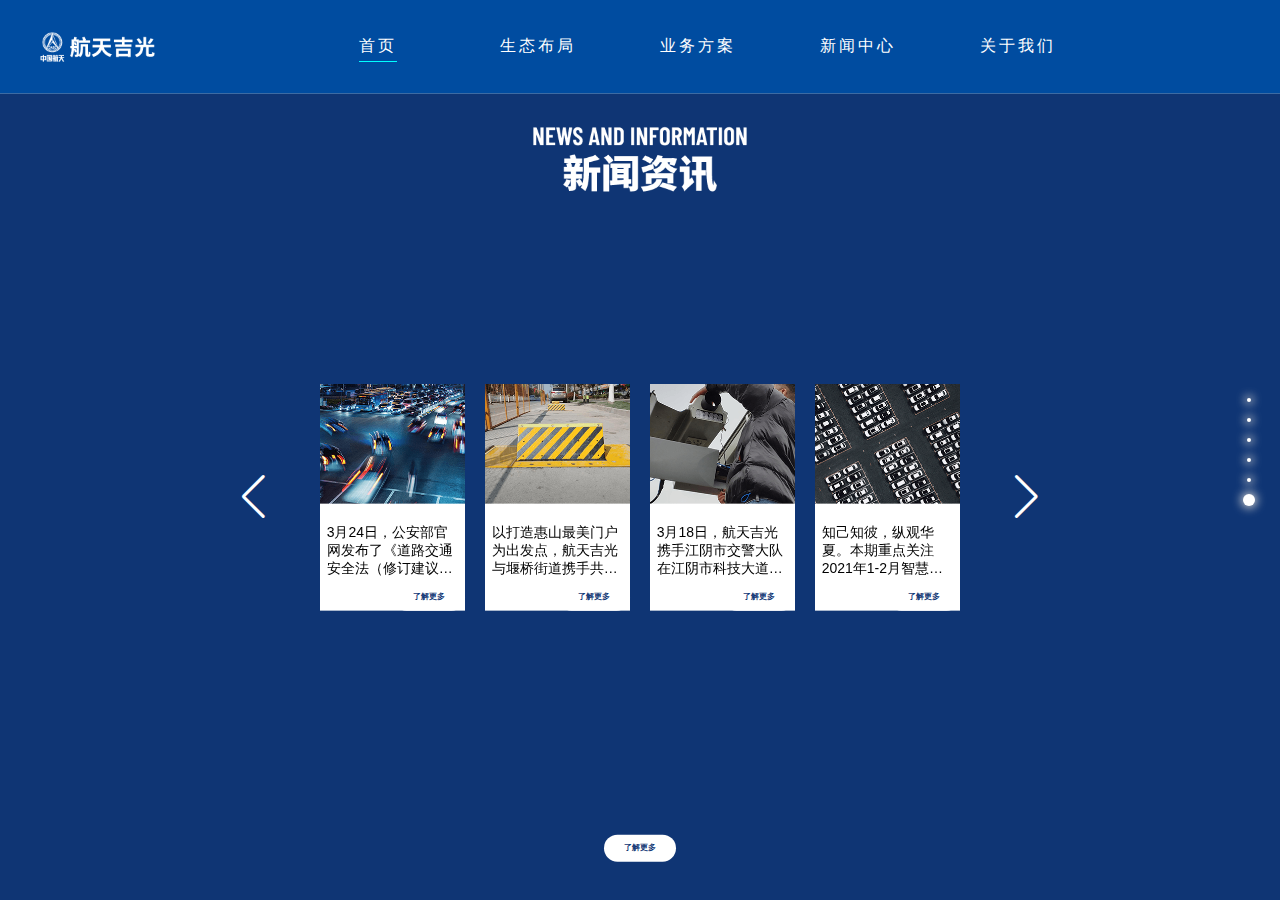
==== commit 50ad3086: "首页ui调整" ====
--- a/index.html
+++ b/index.html
@@ -138,23 +138,49 @@
             </div>
           </div>
         </div>
-        <div class="section five active four-five jc-center">
+        <div class="section five four-five jc-center">
           <div class="title f30"><img src="./images/five_screen/title.png" alt=""></div>
           <div class="content banxin flex-row jc-between align-center">
             <div class="content-text">
               <div class="content-text-top text-justify">
-                航天吉光通过构建车辆登记备案系统和非机动车交通管控系统实现“备案信息化、牌证数字化、执法智能化、管理重点化、教育常态化、治理体系化”六大非机动车治理新模式，完美攻克非机动车号牌管理、车辆事故身份认定、违法行为精准识别、停放管控及治安刑事案件的溯源查找等非机动车管控难题。
+                航天吉光采用射频识别技术，利用存储汽车身份数据的电子信息识别载体与读写设备间的相互作用，实现自动、非接触、不停车地对车辆进行识别和监控，实现对涉车服务、政府涉车管理及车金融等全产业链应用。
               </div>
               <div class="content-text-img">
-                <img src="./images/five_screen/icons.png" alt="">
-              </div>
-              <div class="content-text-bottom flex-row">
-                <div class="content-text-bottom-item text-justify">
-                  车辆登记备案系统：针对个人、民生行业及企事业单位提供数字化、信息化、智能化的信息备案服务;
-                </div>
-                <div class="content-text-bottom-item text-justify">
-                  电动自行车管控系统：通过RFID人车关联以及人脸识别技术，利用视频、电警等执法设备对电动自行车交通违法行为进行有效执法和非现场执法;
-                </div>
+                <div class="content-text-img-item">
+                  <img src="./images/five_screen/icon1.png" alt="">
+                  <div class="img-item-text">停车管理</div>
+                </div>
+                <div class="content-text-img-item">
+                  <img src="./images/five_screen/icon2.png" alt="">
+                  <div class="img-item-text">智慧加油</div>
+                </div>
+                <div class="content-text-img-item">
+                  <img src="./images/five_screen/icon3.png" alt="">
+                  <div class="img-item-text">自动洗车</div>
+                </div>
+                <div class="content-text-img-item">
+                  <img src="./images/five_screen/icon4.png" alt="">
+                  <div class="img-item-text">公安交警</div>
+                </div>
+                <div class="content-text-img-item">
+                  <img src="./images/five_screen/icon5.png" alt="">
+                  <div class="img-item-text">道路规则</div>
+                </div>
+                <div class="content-text-img-item">
+                  <img src="./images/five_screen/icon6.png" alt="">
+                  <div class="img-item-text">特种车辆</div>
+                </div>
+                <div class="content-text-img-item">
+                  <img src="./images/five_screen/icon7.png" alt="">
+                  <div class="img-item-text">公共交通</div>
+                </div>
+                <div class="content-text-img-item">
+                  <img src="./images/five_screen/icon8.png" alt="">
+                  <div class="img-item-text">一带一路</div>
+                </div>
+              </div>
+              <div class="content-text-bottom text-justify">
+                汽车电子标识（简称ERI）是由国家公安部制定并予以推广，用于全国车辆真实身份识别的一套高科技系统的统称。是由公安部交通管理局统一标准，统一推行，统一管理，与汽车车辆号牌并存，并且法律效力等同于车辆号牌。
               </div>
             </div>
             <div class="content-img">
@@ -167,7 +193,7 @@
             </div>
           </div>
         </div>
-        <div class="section six flex-column align-center jc-center">
+        <div class="section active six flex-column align-center jc-center">
           <div class="title f30"><img src="./images/six_screen/title.png" alt=""></div>
           <div class="news-banner banxin">
             <!-- <div class="slide">
@@ -259,7 +285,7 @@
             <div class="swiper-button-prev"></div>
             <div class="swiper-button-next"></div>
           </div>
-          <div class="know-more-btn btn">
+          <div class="know-more-btn swiper-box-btn">
             <a href="./news.html">了解更多</a>
           </div>
         </div>
--- a/css/index.css
+++ b/css/index.css
@@ -308,6 +308,16 @@
   width: 6.17rem;
   margin-left: .2rem;
 } */
+.five .content-text-img-item:nth-child(4n) {
+  margin-right: 0;
+}
+.five .content-text-img {
+  flex-wrap: wrap;
+  margin: .4rem 0;
+}
+.five .content-text-img-item .img-item-text {
+  margin: .18rem 0;
+}
 .five .bottom {
   padding: .2rem 0;
 }
@@ -355,6 +365,10 @@
 .news-banner .slide {
   border: 1px solid red;
 }
+.swiper-box-btn {
+  position: absolute;
+  bottom: .58rem;
+}
 .swiper-slide {
   color: black;
   /* height: 200px; */
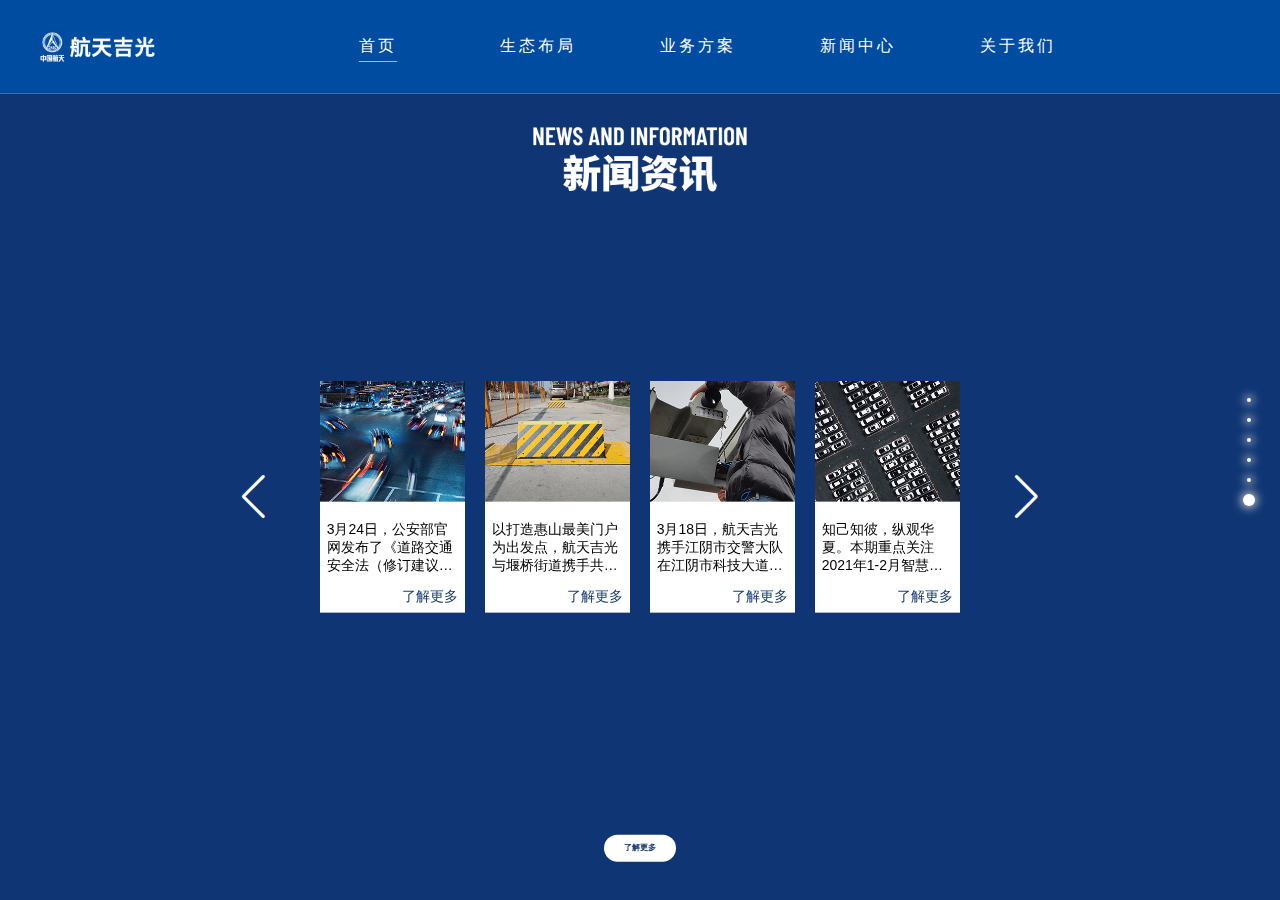
==== commit 3b45489e: "暂存" ====
--- a/index.html
+++ b/index.html
@@ -205,79 +205,79 @@
             <div class="swiper-container">
               <div class="swiper-wrapper">
                 <div class="swiper-slide">
-                  <div class="swiper-slide-item">
-                    <div class="swiper-slide-item-img">
-                      <img src="./images/news/news01.png" alt="">
-                    </div>
-                    <div class="swiper-slide-item-content text-cut">
-                      3月24日，公安部官网发布了《道路交通安全法（修订建议稿）》（以下简称修订稿）公开征求意见的公告，本次修订稿针对电子标识领域新增多条法律规定，并提到登记的机动车应当安装规定的电子标识。
-                    </div>
-                    <div class="swiper-slide-item-btn">
-                      <div class="know-more-btn fr">
-                        <a href="./news.html#news01">了解更多</a>
-                      </div>
-                    </div>
-                  </div>
-                </div>
-                <div class="swiper-slide">
-                  <div class="swiper-slide-item">
-                    <div class="swiper-slide-item-img">
-                      <img src="./images/news/news02.png" alt="">
-                    </div>
-                    <div class="swiper-slide-item-content text-cut">
-                      以打造惠山最美门户为出发点，航天吉光与堰桥街道携手共进，高定位、严标准、强智能，共同建设“无人收费、智能管理”的5G物联网停车标杆示范项目，大力推进城市治理精细化、提升市民停车体验、促进乡村振兴和城乡现代化融合建设，打造惠山发展的堰桥样板。
-                    </div>
-                    <div class="swiper-slide-item-btn">
-                      <div class="know-more-btn fr">
-                        <a href="./news.html#news02">了解更多</a>
-                      </div>
-                    </div>
-                  </div>
-                </div>
-                <div class="swiper-slide">
-                  <div class="swiper-slide-item">
-                    <div class="swiper-slide-item-img">
-                      <img src="./images/news/news03.png" alt="">
-                    </div>
-                    <div class="swiper-slide-item-content text-cut">
-                      3月18日，航天吉光携手江阴市交警大队在江阴市科技大道与宏通路交汇十字路口开展非机动车管理项目测试。多位电动自行车安全员在交警大队领导和技术团队的指挥下进行多项违规行驶，为航天吉光技术团队提供数据样本，完成相应测试项目。
-                    </div>
-                    <div class="swiper-slide-item-btn">
-                      <div class="know-more-btn fr">
-                        <a href="./news.html#news03">了解更多</a>
-                      </div>
-                    </div>
-                  </div>
-                </div>
-                <div class="swiper-slide">
-                  <div class="swiper-slide-item">
-                    <div class="swiper-slide-item-img">
-                      <img src="./images/news/news04.png" alt="">
-                    </div>
-                    <div class="swiper-slide-item-content text-cut">
-                      知己知彼，纵观华夏。本期重点关注2021年1-2月智慧停车领域、城市交通治理领域以及北斗物联网应用领域的一批重点政策及行业动态。
-                    </div>
-                    <div class="swiper-slide-item-btn">
-                      <div class="know-more-btn fr">
-                        <a href="./news.html#news04">了解更多</a>
-                      </div>
-                    </div>
-                  </div>
-                </div>
-                <div class="swiper-slide">
-                  <div class="swiper-slide-item">
-                    <div class="swiper-slide-item-img">
-                      <img src="./images/news/news05.png" alt="">
-                    </div>
-                    <div class="swiper-slide-item-content text-cut">
-                      转眼之间，又启新岁。此时此刻的2021年，航天人即将迎来全新挑战，带来崭新突破。不仅要加速航天强国建设，也要在军民融合领域实现交通强国的新跨越，推动交通发展向更加注重质量效益方向转变，建设中国交通新生态，助力中国交通数字化、智能化、信息化发展。 航天吉光，作为中国航天科技集团军民融合战略在智慧交通领域的示范性落地与标杆性探索，顺势而生。
-                    </div>
-                    <div class="swiper-slide-item-btn">
-                      <div class="know-more-btn fr">
-                        <a href="./news.html#news05">了解更多</a>
-                      </div>
-                    </div>
-                  </div>
+                  <a href="./news.html#news01">
+                    <div class="swiper-slide-item">
+                      <div class="swiper-slide-item-img">
+                        <img src="./images/news/news01.png" alt="">
+                      </div>
+                      <div class="swiper-slide-item-content text-cut">
+                        3月24日，公安部官网发布了《道路交通安全法（修订建议稿）》（以下简称修订稿）公开征求意见的公告，本次修订稿针对电子标识领域新增多条法律规定，并提到登记的机动车应当安装规定的电子标识。
+                      </div>
+                      <div class="swiper-slide-item-btn">
+                        了解更多
+                      </div>
+                    </div>
+                  </a>
+                </div>
+                <div class="swiper-slide">
+                  <a href="./news.html#news02">
+                    <div class="swiper-slide-item">
+                      <div class="swiper-slide-item-img">
+                        <img src="./images/news/news02.png" alt="">
+                      </div>
+                      <div class="swiper-slide-item-content text-cut">
+                        以打造惠山最美门户为出发点，航天吉光与堰桥街道携手共进，高定位、严标准、强智能，共同建设“无人收费、智能管理”的5G物联网停车标杆示范项目，大力推进城市治理精细化、提升市民停车体验、促进乡村振兴和城乡现代化融合建设，打造惠山发展的堰桥样板。
+                      </div>
+                      <div class="swiper-slide-item-btn">
+                        了解更多
+                      </div>
+                    </div>
+                  </a>
+                </div>
+                <div class="swiper-slide">
+                  <a href="./news.html#news03">
+                    <div class="swiper-slide-item">
+                      <div class="swiper-slide-item-img">
+                        <img src="./images/news/news03.png" alt="">
+                      </div>
+                      <div class="swiper-slide-item-content text-cut">
+                        3月18日，航天吉光携手江阴市交警大队在江阴市科技大道与宏通路交汇十字路口开展非机动车管理项目测试。多位电动自行车安全员在交警大队领导和技术团队的指挥下进行多项违规行驶，为航天吉光技术团队提供数据样本，完成相应测试项目。
+                      </div>
+                      <div class="swiper-slide-item-btn">
+                        了解更多
+                      </div>
+                    </div>
+                  </a>
+                </div>
+                <div class="swiper-slide">
+                  <a href="./news.html#news04">
+                    <div class="swiper-slide-item">
+                      <div class="swiper-slide-item-img">
+                        <img src="./images/news/news04.png" alt="">
+                      </div>
+                      <div class="swiper-slide-item-content text-cut">
+                        知己知彼，纵观华夏。本期重点关注2021年1-2月智慧停车领域、城市交通治理领域以及北斗物联网应用领域的一批重点政策及行业动态。
+                      </div>
+                      <div class="swiper-slide-item-btn">
+                        了解更多
+                      </div>
+                    </div>
+                  </a>
+                </div>
+                <div class="swiper-slide">
+                  <a href="./news.html#news05">
+                    <div class="swiper-slide-item">
+                      <div class="swiper-slide-item-img">
+                        <img src="./images/news/news05.png" alt="">
+                      </div>
+                      <div class="swiper-slide-item-content text-cut">
+                        转眼之间，又启新岁。此时此刻的2021年，航天人即将迎来全新挑战，带来崭新突破。不仅要加速航天强国建设，也要在军民融合领域实现交通强国的新跨越，推动交通发展向更加注重质量效益方向转变，建设中国交通新生态，助力中国交通数字化、智能化、信息化发展。 航天吉光，作为中国航天科技集团军民融合战略在智慧交通领域的示范性落地与标杆性探索，顺势而生。
+                      </div>
+                      <div class="swiper-slide-item-btn">
+                        了解更多
+                      </div>
+                    </div>
+                  </a>
                 </div>
               </div>
             </div>
--- a/css/index.css
+++ b/css/index.css
@@ -379,6 +379,11 @@
   /* padding: .1rem; */
   box-sizing: border-box;
 }
+.swiper-slide-item-btn {
+  padding: .1rem;
+  text-align: right;
+  color: #163B75;
+}
 .swiper-slide-item-img {
   height: 2rem;
   overflow: hidden;
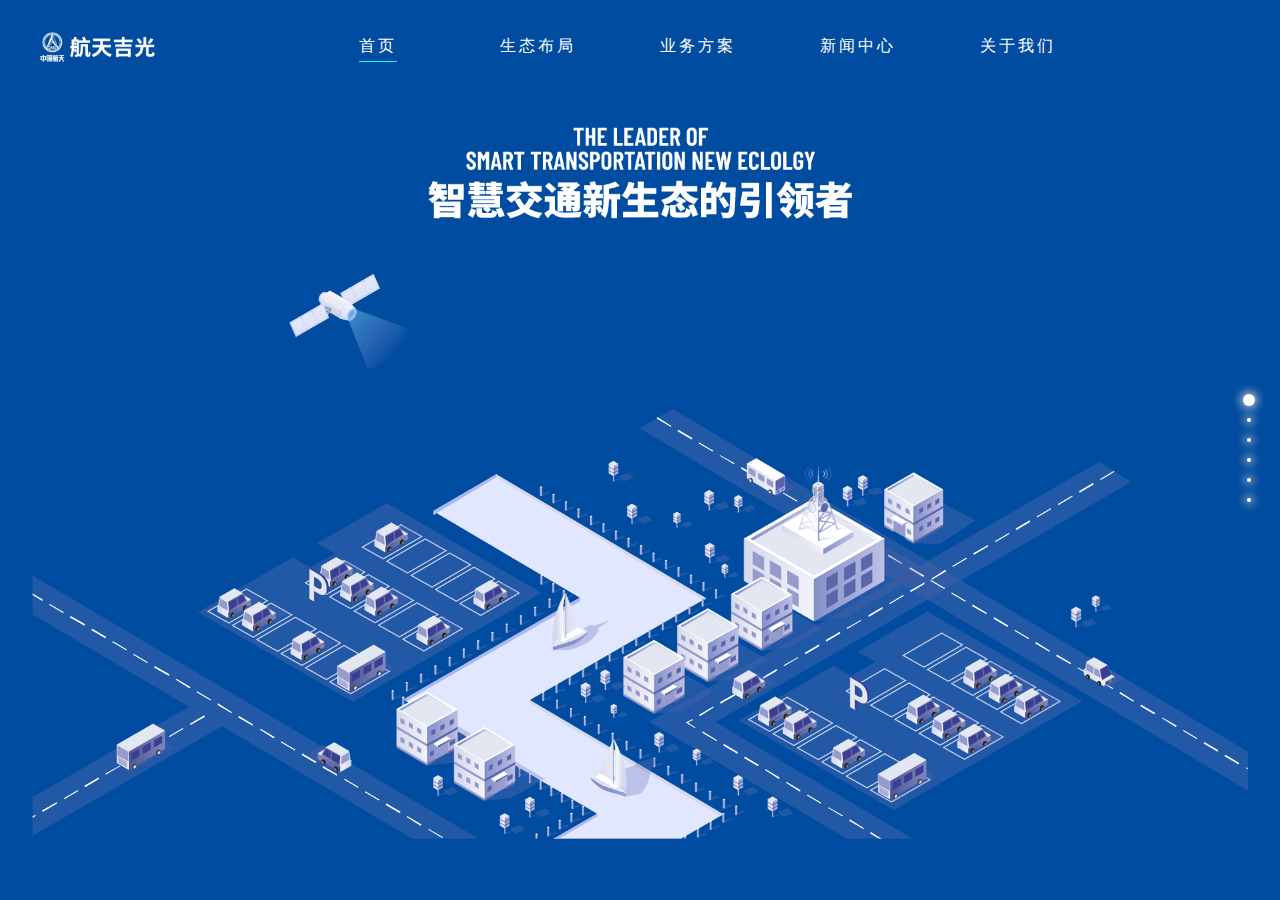
==== commit 49467a06: "暂存" ====
--- a/index.html
+++ b/index.html
@@ -193,7 +193,7 @@
             </div>
           </div>
         </div>
-        <div class="section active six flex-column align-center jc-center">
+        <div class="section six flex-column align-center jc-center">
           <div class="title f30"><img src="./images/six_screen/title.png" alt=""></div>
           <div class="news-banner banxin">
             <!-- <div class="slide">
--- a/css/common.css
+++ b/css/common.css
@@ -399,18 +399,24 @@
 .pro-item {
   overflow: hidden;
   width: 25%;
-  padding: 0 .1rem;
+  padding: 1.5rem .1rem 1.2rem;
   box-sizing: border-box;
-  height: 6rem;
+  /* height: 6rem; */
   color: #fff;
   transition: all 1s;
+}
+.pro-item .text {
+  font-size: .2rem;
+  font-weight: bold;
+  padding: .3rem;
 }
 .pro-item .icon {
   width: .81rem;
   margin: .2rem 0;
 }
-.pro-item:hover {
-  transform: translateY(-0.3rem);
+.pro-item .decribe {
+  font-size: .12rem;
+  line-height: .24rem;
 }
 .pro-item:nth-child(2n + 1) {
   background-color: #004CA0;
@@ -466,8 +472,8 @@
   padding: 0 .3rem;
 }
 .pos-img {
-  width: 7.14rem;
-  height: 6.41rem;
+  flex: 4;
+  /* height: 6.41rem; */
   overflow: hidden;
 }
 .pos-img img {
@@ -478,19 +484,19 @@
 } */
 .pos-text {
   /* width: 7rem; */
-  flex: 1;
-  font-size: .16rem;
-  line-height: .3rem;
+  flex: 2;
+  line-height: .24rem;
+  font-size: .12rem;
   display: flex;
   flex-direction: column;
-  justify-content: center;
   padding: .3rem .4rem;
   background-color: #004CA0;
 }
 .pos-text-main {
-  margin: 0 0 .3rem;
+  font-size: .2rem;
+  font-weight: bold;
+  margin: .8rem 0 .5rem;
 }
 .pos-text-sub {
-  margin-bottom: .2rem;
   text-align: justify;
 }--- a/css/index.css
+++ b/css/index.css
@@ -70,6 +70,10 @@
   transition: all 1.5s;
   transform: none;
 }
+.six.active .title {
+  top: 1.2rem;
+  opacity: 1;
+}
 .one,
 .two,
 .three,
